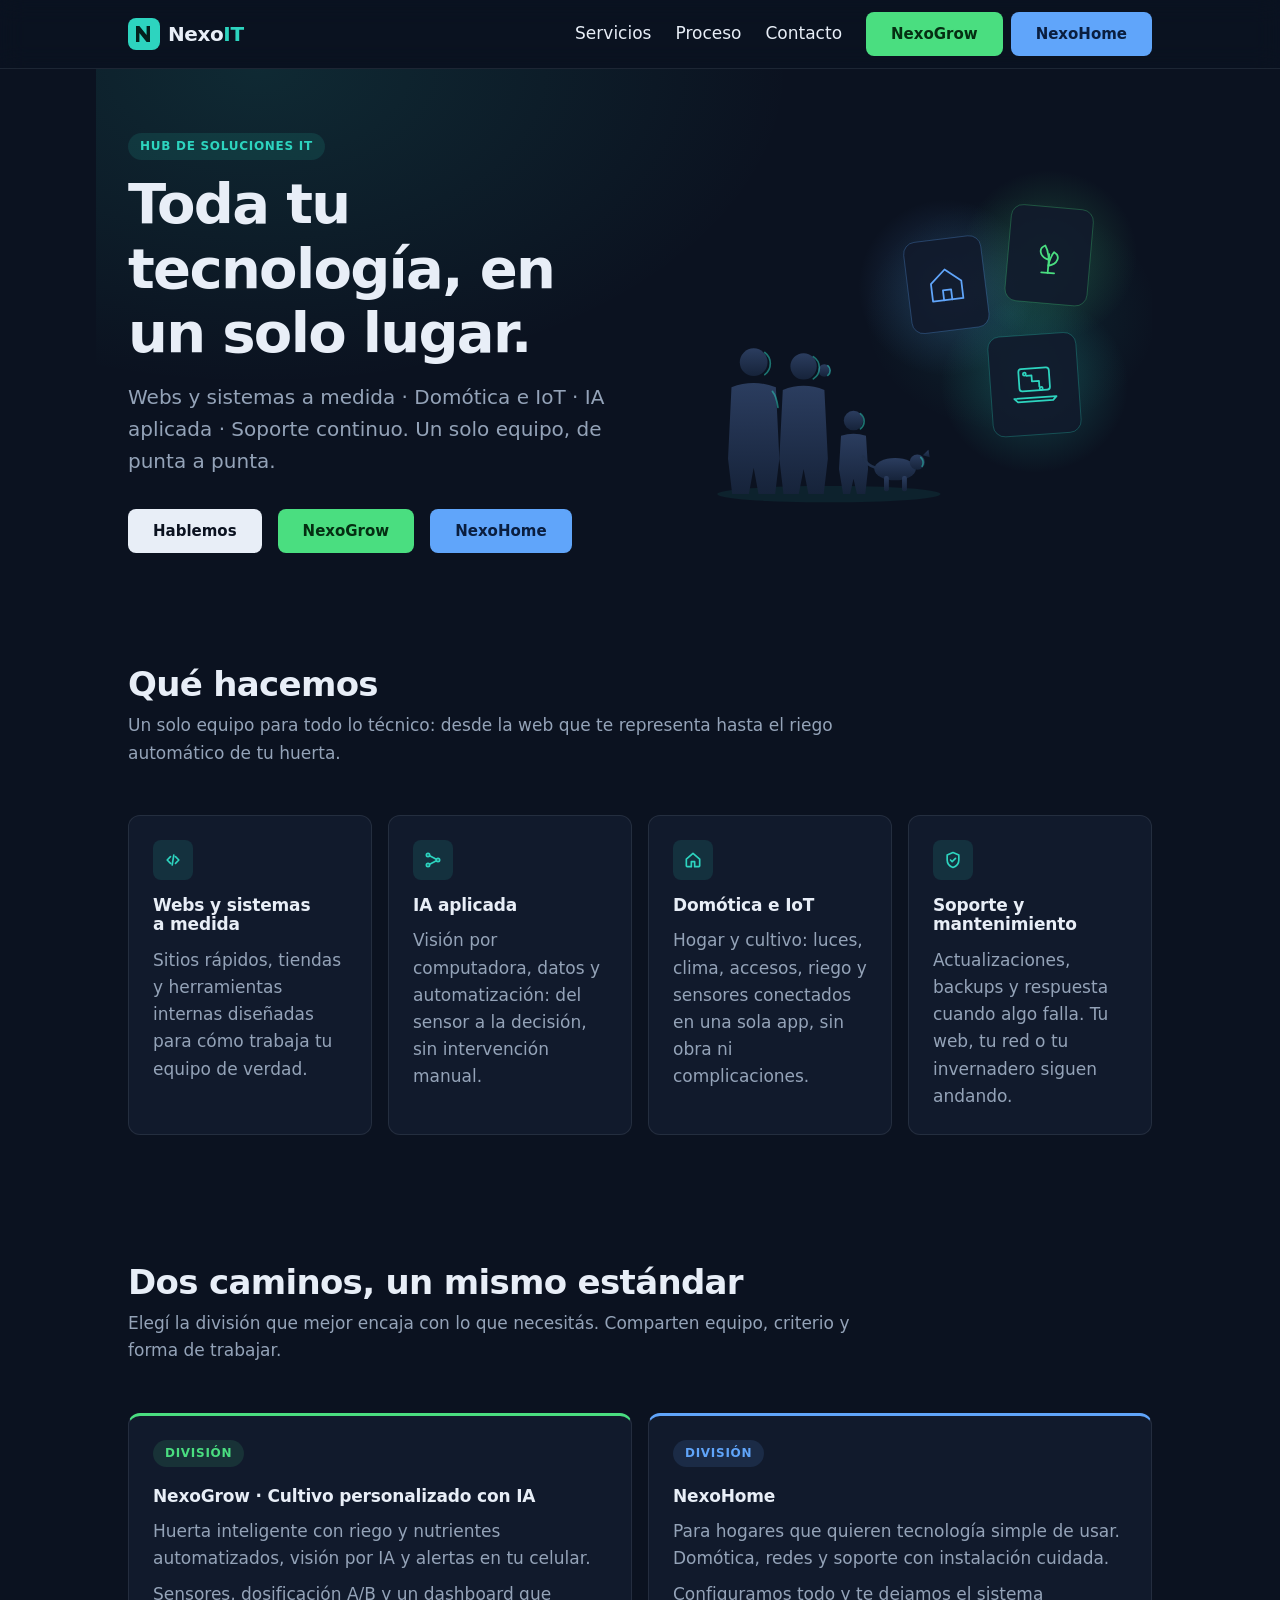
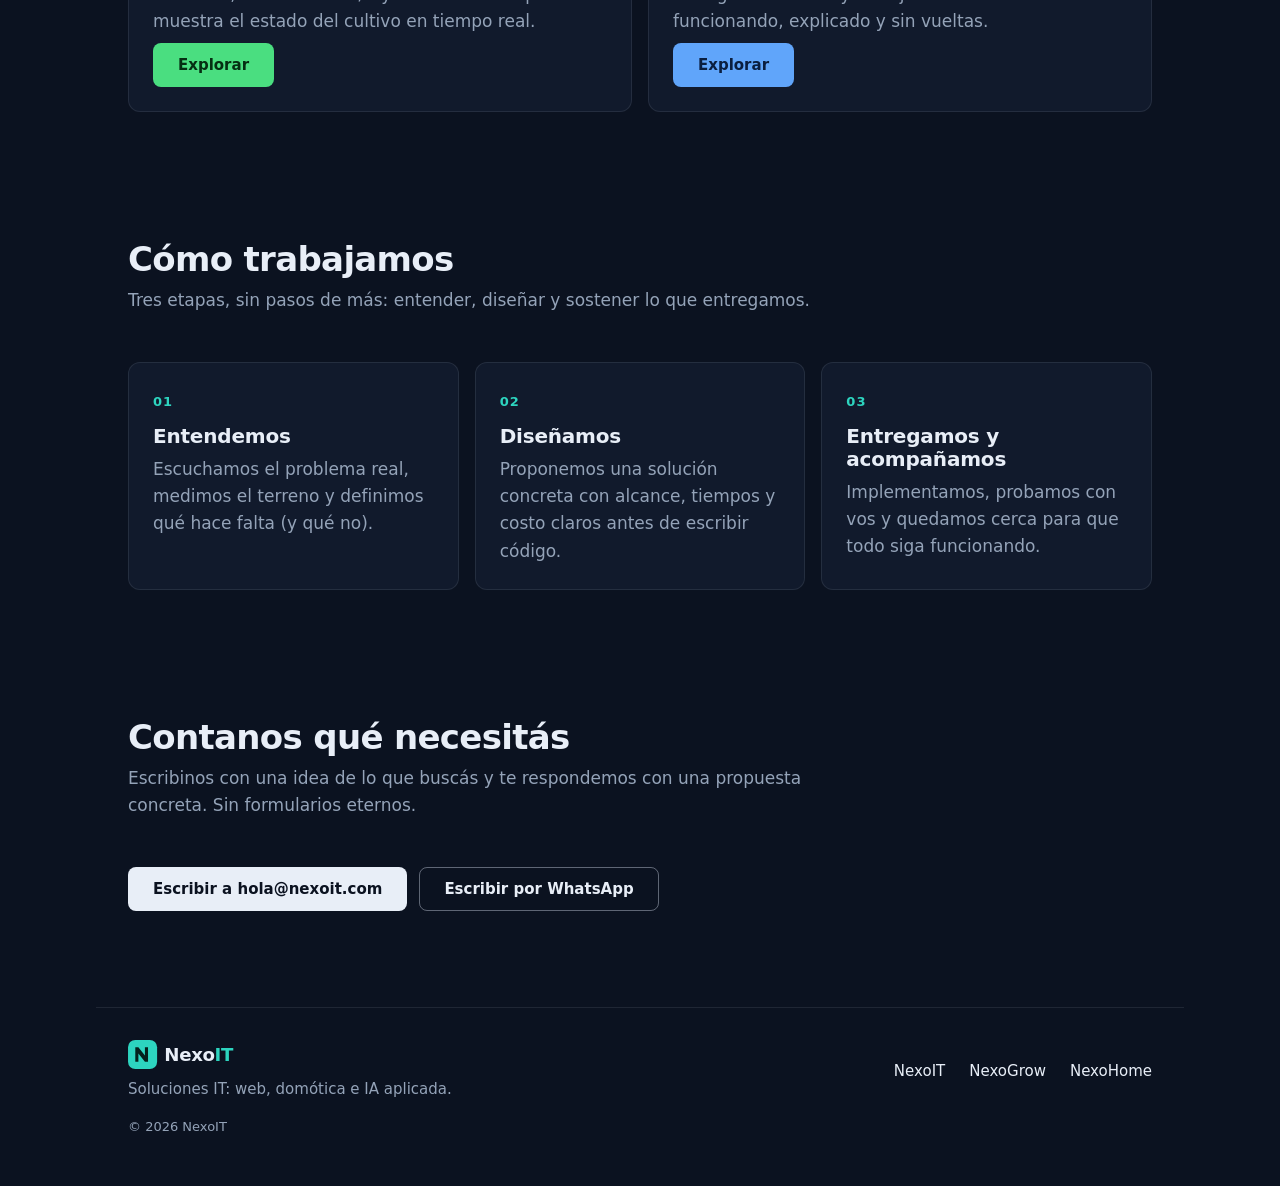
==== index.html @ a0b3b881 "NexoIT v3: hub + landings NexoGrow/NexoHome, sistema de diseño dark tech, HTML/CSS/JS vanilla" ====
<!DOCTYPE html>
<html lang="es">
<head>
  <meta charset="utf-8">
  <meta name="viewport" content="width=device-width, initial-scale=1">

  <title>NexoIT — Soluciones IT, domótica e IA aplicada</title>
  <meta name="description" content="NexoIT es el hub de soluciones IT: webs y sistemas a medida, domótica e IoT, IA aplicada y soporte. NexoGrow para cultivo personalizado con IA, NexoHome para tu casa.">
  <!-- TODO: reemplazar — theme-color provisional (acompaña la paleta v2) -->
  <meta name="theme-color" content="#0b1220">

  <link rel="icon" href="assets/img/favicon.svg" type="image/svg+xml">

  <!-- Open Graph -->
  <meta property="og:title" content="NexoIT — Soluciones IT, domótica e IA aplicada">
  <meta property="og:description" content="Webs y sistemas a medida, domótica e IoT, IA aplicada y soporte continuo. Un solo equipo, de punta a punta.">
  <meta property="og:type" content="website">
  <!-- TODO: reemplazar — falta generar la imagen OG (1200×630) en assets/img/og-nexoit.png -->
  <meta property="og:image" content="assets/img/og-nexoit.png">

  <link rel="stylesheet" href="assets/css/tokens.css">
  <link rel="stylesheet" href="assets/css/base.css">
  <link rel="stylesheet" href="assets/css/components.css">
  <script src="assets/js/main.js" defer></script>

  <!-- TODO: reemplazar — teléfono (también JSON-LD) -->
  <script type="application/ld+json">
    {
      "@context": "https://schema.org",
      "@type": "LocalBusiness",
      "name": "NexoIT",
      "description": "Hub de soluciones IT: webs y sistemas a medida, domótica e IoT, IA aplicada y soporte. NexoGrow (cultivo personalizado con IA) y NexoHome (domótica).",
      "email": "hola@nexoit.com",
      "telephone": "+54 9 11 0000-0000",
      "priceRange": "$$",
      "areaServed": "AR"
    }
  </script>
</head>

<body>
  <a class="skip-link" href="#contenido">Saltar al contenido</a>

  <header class="site-header" data-module="header">
    <div class="site-header__inner">
      <a class="site-header__brand" href="index.html" aria-label="NexoIT, ir al inicio">
        <img src="assets/img/logo-nexoit.svg" alt="NexoIT" width="132" height="32">
      </a>

      <button class="nav__toggle" type="button" data-toggle="menu" aria-controls="nav-principal" aria-expanded="false" aria-label="Menú">
        <svg viewBox="0 0 24 24" width="20" height="20" fill="none" stroke="currentColor" stroke-width="2" stroke-linecap="round" aria-hidden="true" focusable="false">
          <path d="M4 7h16M4 12h16M4 17h16"/>
        </svg>
      </button>

      <nav class="nav" id="nav-principal" aria-label="Principal">
        <a class="nav__link" href="#servicios">Servicios</a>
        <a class="nav__link" href="#proceso">Proceso</a>
        <a class="nav__link" href="#contacto">Contacto</a>
        <div class="nav__cta">
          <a class="btn btn--accent btn--grow" href="grow/index.html">NexoGrow</a>
          <a class="btn btn--accent btn--home" href="home/index.html">NexoHome</a>
        </div>
      </nav>
    </div>
  </header>

  <main id="contenido">
    <!-- Hero -->
    <section class="hero hero--split" aria-labelledby="hero-title">
      <p class="badge">Hub de soluciones IT</p>
      <h1 class="hero__title" id="hero-title">Toda tu tecnología, en un solo lugar.</h1>
      <p class="hero__subtitle">Webs y sistemas a medida · Domótica e IoT · IA aplicada · Soporte continuo. Un solo equipo, de punta a punta.</p>
      <div class="hero__actions">
        <!-- TODO: reemplazar — email de contacto placeholder -->
        <a class="btn btn--primary" href="mailto:hola@nexoit.com">Hablemos</a>
        <a class="btn btn--accent btn--grow" href="grow/index.html">NexoGrow</a>
        <a class="btn btn--accent btn--home" href="home/index.html">NexoHome</a>
      </div>
      <img class="hero__visual" src="assets/img/hero-familia.svg" alt="" width="800" height="600" decoding="async">
    </section>

    <!-- Servicios -->
    <section class="section" id="servicios" aria-labelledby="servicios-title">
      <div class="section__head">
        <h2 class="section__title" id="servicios-title">Qué hacemos</h2>
        <p class="section__lead">Un solo equipo para todo lo técnico: desde la web que te representa hasta el riego automático de tu huerta.</p>
      </div>

      <div class="cards">
        <article class="card">
          <span class="card__icon" aria-hidden="true">
            <svg viewBox="0 0 24 24" fill="none" stroke="currentColor" stroke-width="2" stroke-linecap="round" stroke-linejoin="round">
              <path d="M9 8l-4 4 4 4M15 8l4 4-4 4M13 6l-2 12"/>
            </svg>
          </span>
          <h3 class="card__title">Webs y sistemas a medida</h3>
          <p class="card__text">Sitios rápidos, tiendas y herramientas internas diseñadas para cómo trabaja tu equipo de verdad.</p>
        </article>

        <article class="card">
          <span class="card__icon" aria-hidden="true">
            <svg viewBox="0 0 24 24" fill="none" stroke="currentColor" stroke-width="2" stroke-linecap="round" stroke-linejoin="round">
              <circle cx="6" cy="6" r="2"/>
              <circle cx="6" cy="18" r="2"/>
              <circle cx="18" cy="12" r="2"/>
              <path d="M8 7l8 4M8 17l8-4"/>
            </svg>
          </span>
          <h3 class="card__title">IA aplicada</h3>
          <p class="card__text">Visión por computadora, datos y automatización: del sensor a la decisión, sin intervención manual.</p>
        </article>

        <article class="card">
          <span class="card__icon" aria-hidden="true">
            <svg viewBox="0 0 24 24" fill="none" stroke="currentColor" stroke-width="2" stroke-linecap="round" stroke-linejoin="round">
              <path d="M4 11l8-7 8 7v8a1 1 0 0 1-1 1h-5v-6h-4v6H5a1 1 0 0 1-1-1z"/>
            </svg>
          </span>
          <h3 class="card__title">Domótica e IoT</h3>
          <p class="card__text">Hogar y cultivo: luces, clima, accesos, riego y sensores conectados en una sola app, sin obra ni complicaciones.</p>
        </article>

        <article class="card">
          <span class="card__icon" aria-hidden="true">
            <svg viewBox="0 0 24 24" fill="none" stroke="currentColor" stroke-width="2" stroke-linecap="round" stroke-linejoin="round">
              <path d="M12 3l7 3v6c0 4.4-3 7.6-7 9-4-1.4-7-4.6-7-9V6z"/>
              <path d="M9 12l2 2 4-4"/>
            </svg>
          </span>
          <h3 class="card__title">Soporte y mantenimiento</h3>
          <p class="card__text">Actualizaciones, backups y respuesta cuando algo falla. Tu web, tu red o tu invernadero siguen andando.</p>
        </article>
      </div>
    </section>

    <!-- Divisiones -->
    <section class="section" id="divisiones" aria-labelledby="divisiones-title">
      <div class="section__head">
        <h2 class="section__title" id="divisiones-title">Dos caminos, un mismo estándar</h2>
        <p class="section__lead">Elegí la división que mejor encaja con lo que necesitás. Comparten equipo, criterio y forma de trabajar.</p>
      </div>

      <div class="split">
        <article class="card card--grow">
          <p class="badge">División</p>
          <h3 class="card__title">NexoGrow · Cultivo personalizado con IA</h3>
          <p class="card__text">Huerta inteligente con riego y nutrientes automatizados, visión por IA y alertas en tu celular.</p>
          <p class="card__text">Sensores, dosificación A/B y un dashboard que muestra el estado del cultivo en tiempo real.</p>
          <a class="btn btn--accent" href="grow/index.html">Explorar</a>
        </article>

        <article class="card card--home">
          <p class="badge">División</p>
          <h3 class="card__title">NexoHome</h3>
          <p class="card__text">Para hogares que quieren tecnología simple de usar. Domótica, redes y soporte con instalación cuidada.</p>
          <p class="card__text">Configuramos todo y te dejamos el sistema funcionando, explicado y sin vueltas.</p>
          <a class="btn btn--accent" href="home/index.html">Explorar</a>
        </article>
      </div>
    </section>

    <!-- Proceso -->
    <section class="section" id="proceso" aria-labelledby="proceso-title">
      <div class="section__head">
        <h2 class="section__title" id="proceso-title">Cómo trabajamos</h2>
        <p class="section__lead">Tres etapas, sin pasos de más: entender, diseñar y sostener lo que entregamos.</p>
      </div>

      <ol class="steps">
        <li class="step">
          <span class="step__num" aria-hidden="true">01</span>
          <h3>Entendemos</h3>
          <p>Escuchamos el problema real, medimos el terreno y definimos qué hace falta (y qué no).</p>
        </li>
        <li class="step">
          <span class="step__num" aria-hidden="true">02</span>
          <h3>Diseñamos</h3>
          <p>Proponemos una solución concreta con alcance, tiempos y costo claros antes de escribir código.</p>
        </li>
        <li class="step">
          <span class="step__num" aria-hidden="true">03</span>
          <h3>Entregamos y acompañamos</h3>
          <p>Implementamos, probamos con vos y quedamos cerca para que todo siga funcionando.</p>
        </li>
      </ol>
    </section>

    <!-- Contacto -->
    <section class="section contact" id="contacto" aria-labelledby="contacto-title">
      <div class="section__head">
        <h2 class="section__title" id="contacto-title">Contanos qué necesitás</h2>
        <p class="section__lead">Escribinos con una idea de lo que buscás y te respondemos con una propuesta concreta. Sin formularios eternos.</p>
      </div>

      <!-- TODO: reemplazar — email, WhatsApp y teléfono (JSON-LD) son placeholders -->
      <div class="contact__actions">
        <a class="btn btn--primary" href="mailto:hola@nexoit.com">Escribir a hola@nexoit.com</a>
        <a class="btn btn--ghost" href="https://wa.me/5491100000000">Escribir por WhatsApp</a>
      </div>
    </section>
  </main>

  <footer class="site-footer">
    <div class="site-footer__brand">
      <img src="assets/img/logo-nexoit.svg" alt="NexoIT" width="132" height="32">
      <p>Soluciones IT: web, domótica e IA aplicada.</p>
    </div>

    <nav class="site-footer__links" aria-label="Familia Nexo">
      <a href="index.html">NexoIT</a>
      <a href="grow/index.html">NexoGrow</a>
      <a href="home/index.html">NexoHome</a>
    </nav>

    <p class="site-footer__legal">© 2026 NexoIT</p>
  </footer>
</body>
</html>
---- assets/css/tokens.css ----
/* ==========================================================================
   NexoIT · Design tokens (contrato v2 — deep tech dark)
   Fuente única de verdad visual del hub. Mobile-first.
   Los nombres y valores de las variables del contrato no se renombran:
   otro agente y el reviewer dependen de ellos.
   ========================================================================== */

:root {
  color-scheme: dark;

  /* --- Color base (deep tech dark) ---------------------------------------- */
  --color-bg: #0b1220;
  --color-surface: #111a2c;
  --color-text: #e8eef7;
  --color-muted: #94a3b8;
  --color-border: rgba(230,240,255,.09);
  --color-border-strong: rgba(230,240,255,.38);

  /* --- Acento del hub: teal ----------------------------------------------- */
  --accent: #2dd4bf;
  --accent-strong: #14b8a6;
  --accent-soft: rgba(45,212,191,.12);
  --accent-contrast: #04211d;

  /* --- Acentos de división (body.theme--grow / body.theme--home) ---------- */
  --accent-grow: #4ade80;
  --accent-grow-strong: #22c55e;
  --accent-grow-soft: rgba(74,222,128,.12);
  --accent-home: #60a5fa;
  --accent-home-strong: #3b82f6;
  --accent-home-soft: rgba(96,165,250,.12);

  /* --- Tipografía: stack de sistema completa (cero requests) -------------- */
  --font-sans: system-ui, -apple-system, "Segoe UI", Roboto, "Helvetica Neue",
    Arial, "Noto Sans", "Liberation Sans", sans-serif;

  /* --- Espacio (base 4px) -------------------------------------------------- */
  --space-1: 0.25rem;
  --space-2: 0.5rem;
  --space-3: 0.75rem;
  --space-4: 1rem;
  --space-5: 1.5rem;
  --space-6: 2rem;
  --space-7: 3rem;
  --space-8: 4rem;

  /* --- Forma --------------------------------------------------------------- */
  --radius: 0.75rem;
  --shadow: 0 1px 0 rgb(255 255 255 / 4%), 0 18px 40px -32px rgb(0 0 0 / 90%);

  /* --- Layout (extras de apoyo, no forman parte del contrato) -------------- */
  --radius-sm: 0.5rem;
  --width-max: 68rem;
  --gutter: clamp(1rem, 4vw, 2rem);
  --header-h: 4rem;
  /* Fondo del header sticky: mismo tono que --color-bg con alfa para el blur. */
  --color-bg-blur: rgba(11,18,32,.72);
}

/* Temas de división: misma estructura, acento distinto.
   Uso: <body class="theme--grow"> en grow/ · <body class="theme--home"> en home/ */
body.theme--grow {
  --accent: var(--accent-grow);
  --accent-strong: var(--accent-grow-strong);
  --accent-soft: var(--accent-grow-soft);
  --accent-contrast: #052e12;
}

body.theme--home {
  --accent: var(--accent-home);
  --accent-strong: var(--accent-home-strong);
  --accent-soft: var(--accent-home-soft);
  --accent-contrast: #0a1e3f;
}
---- assets/css/base.css ----
/* ==========================================================================
   NexoIT · base
   Reset moderno, tipografía fluida (clamp), accesibilidad.
   Mobile-first: el layout se define en components.css en un único breakpoint.
   ========================================================================== */

*,
*::before,
*::after {
  box-sizing: border-box;
}

html {
  -webkit-text-size-adjust: 100%;
  text-size-adjust: 100%;
  scroll-behavior: smooth;
  /* Compensa el header sticky al saltar a un ancla. */
  scroll-padding-block-start: 5rem;
}

body {
  margin: 0;
  background-color: var(--color-bg);
  color: var(--color-text);
  font-family: var(--font-sans);
  font-size: clamp(1rem, 0.96rem + 0.2vw, 1.0625rem);
  line-height: 1.6;
  -webkit-font-smoothing: antialiased;
  text-rendering: optimizeLegibility;
}

/* --- Tipografía ---------------------------------------------------------- */

h1,
h2,
h3,
h4 {
  margin-block: 0 var(--space-3);
  font-weight: 650;
  line-height: 1.15;
  letter-spacing: -0.02em;
  text-wrap: balance;
}

h1 {
  font-size: clamp(2.125rem, 1.4rem + 3.4vw, 3.5rem);
  letter-spacing: -0.03em;
}

h2 {
  font-size: clamp(1.5rem, 1.2rem + 1.4vw, 2.125rem);
}

h3 {
  font-size: clamp(1.125rem, 1.06rem + 0.3vw, 1.25rem);
  letter-spacing: -0.01em;
}

p,
ul,
ol,
figure {
  margin-block: 0 var(--space-4);
}

p:last-child,
ul:last-child,
ol:last-child {
  margin-block-end: 0;
}

ul,
ol {
  padding-inline-start: 1.25rem;
}

a {
  color: var(--accent);
  text-decoration-thickness: 1px;
  text-underline-offset: 0.18em;
}

a:hover {
  color: var(--accent-strong);
}

strong,
b {
  font-weight: 650;
}

/* --- Medios -------------------------------------------------------------- */

img,
svg,
video {
  display: block;
  max-inline-size: 100%;
  height: auto;
}

/* --- Controles ----------------------------------------------------------- */

button,
input,
select,
textarea {
  font: inherit;
  color: inherit;
}

button {
  cursor: pointer;
}

/* --- Accesibilidad ------------------------------------------------------- */

:focus-visible {
  outline: 2px solid var(--accent);
  outline-offset: 3px;
  border-radius: 2px;
}

:focus:not(:focus-visible) {
  outline: none;
}

::selection {
  background-color: var(--accent);
  color: var(--accent-contrast);
}

/* Enlace de salto: oculto hasta recibir foco, sin position: absolute. */
.skip-link {
  display: block;
  max-block-size: 0;
  overflow: hidden;
  padding-inline: var(--gutter);
  background-color: var(--accent);
  color: var(--accent-contrast);
  font-weight: 600;
  text-decoration: none;
}

.skip-link:focus {
  max-block-size: 5rem;
  padding-block: var(--space-3);
  color: var(--accent-contrast);
}

/* --- Movimiento reducido ------------------------------------------------- */

@media (prefers-reduced-motion: reduce) {
  html {
    scroll-behavior: auto;
  }

  *,
  *::before,
  *::after {
    animation-duration: 0.01ms !important;
    animation-iteration-count: 1 !important;
    transition-duration: 0.01ms !important;
    scroll-behavior: auto !important;
  }
}
---- assets/css/components.css ----
/* ==========================================================================
   NexoIT · componentes (BEM-lite)
   Contrato v1. Convención: .bloque__elemento y .bloque--modificador.
   Mobile-first. Un único breakpoint de layout al final del archivo (48rem).
   Sin position: absolute para contenido: el layout no depende del copy.
   ========================================================================== */

/* --- Contenedores --------------------------------------------------------
   Hero, secciones, barra del header y footer comparten ancho, gutter y
   centrado. Cada bloque decide su ritmo vertical por separado. */
.hero,
.section,
.site-header__inner,
.site-footer {
  inline-size: 100%;
  max-inline-size: var(--width-max);
  margin-inline: auto;
  padding-inline: var(--gutter);
}

/* --- Header -------------------------------------------------------------- */

.site-header {
  position: sticky;
  inset-block-start: 0;
  z-index: 20;
  background-color: var(--color-bg-blur);
  -webkit-backdrop-filter: blur(12px);
  backdrop-filter: blur(12px);
  border-block-end: 1px solid var(--color-border);
  transition: box-shadow 0.2s ease;
}

/* Estado de scroll que aplica main.js (data-module="header"). */
.site-header.is-scrolled {
  box-shadow: var(--shadow);
}

.site-header__inner {
  display: flex;
  flex-wrap: wrap;
  align-items: center;
  gap: var(--space-3) var(--space-4);
  min-block-size: var(--header-h);
  padding-block: var(--space-3);
}

.site-header__brand {
  display: inline-flex;
  align-items: center;
  text-decoration: none;
}

.site-header__brand img {
  inline-size: 8.25rem;
}

.nav {
  display: flex;
  flex-basis: 100%;
  flex-direction: column;
  gap: var(--space-1);
  padding-block-end: var(--space-3);
}

/* Con JS el menú arranca colapsado en móvil (ver main.js). Sin JS no existe
   el atributo y la navegación queda visible: la página funciona igual. */
:where(html[data-menu="closed"]) .nav {
  display: none;
}

.nav__link {
  display: block;
  padding-block: var(--space-2);
  color: var(--color-text);
  font-weight: 500;
  text-decoration: none;
}

.nav__link:hover {
  color: var(--accent);
}

.nav__cta {
  display: flex;
  flex-wrap: wrap;
  gap: var(--space-2);
  padding-block-start: var(--space-2);
}

.nav__toggle {
  display: none;
  flex: none;
  align-items: center;
  justify-content: center;
  inline-size: 2.75rem;
  block-size: 2.75rem;
  margin-inline-start: auto;
  padding: 0;
  background-color: transparent;
  border: 1px solid var(--color-border-strong);
  border-radius: var(--radius-sm);
  color: var(--color-text);
}

.nav__toggle:hover {
  border-color: var(--accent);
  color: var(--accent-strong);
}

.nav__toggle[aria-expanded="true"] {
  background-color: var(--accent-soft);
  border-color: var(--accent);
  color: var(--accent-strong);
}

/* El botón solo existe visualmente si JS está disponible. */
html.js .nav__toggle {
  display: inline-flex;
}

/* --- Botones ------------------------------------------------------------- */

.btn {
  display: inline-flex;
  align-items: center;
  justify-content: center;
  gap: var(--space-2);
  min-block-size: 2.75rem;
  padding: var(--space-2) var(--space-5);
  border: 1px solid transparent;
  border-radius: var(--radius-sm);
  font-size: 0.9375rem;
  font-weight: 600;
  line-height: 1.2;
  text-align: center;
  text-decoration: none;
  transition: background-color 0.18s ease, border-color 0.18s ease,
    color 0.18s ease;
}

.btn--primary {
  background-color: var(--color-text);
  color: var(--color-bg);
}

.btn--primary:hover {
  background-color: #cbd5e1;
  color: var(--color-bg);
}

.btn--ghost {
  background-color: transparent;
  border-color: var(--color-border-strong);
  color: var(--color-text);
}

.btn--ghost:hover {
  background-color: var(--accent-soft);
  border-color: var(--accent);
  color: var(--accent);
}

.btn--accent {
  background-color: var(--accent);
  color: var(--accent-contrast);
}

.btn--accent:hover {
  background-color: var(--accent-strong);
  color: var(--accent-contrast);
}

/* Variantes de acento por división (reusan el token --accent del botón). */
.btn--grow {
  --accent: var(--accent-grow);
  --accent-strong: var(--accent-grow-strong);
  --accent-soft: var(--accent-grow-soft);
  --accent-contrast: #052e12;
}

.btn--home {
  --accent: var(--accent-home);
  --accent-strong: var(--accent-home-strong);
  --accent-soft: var(--accent-home-soft);
  --accent-contrast: #0a1e3f;
}

/* --- Badge --------------------------------------------------------------- */

.badge {
  display: inline-flex;
  align-items: center;
  justify-self: start;
  align-self: flex-start;
  gap: var(--space-2);
  margin-block-end: var(--space-3);
  padding: var(--space-1) var(--space-3);
  border-radius: 999px;
  background-color: var(--accent-soft);
  color: var(--accent);
  font-size: 0.75rem;
  font-weight: 700;
  letter-spacing: 0.06em;
  text-transform: uppercase;
}

/* --- Hero ---------------------------------------------------------------- */

.hero {
  padding-block: clamp(var(--space-6), 9vw, var(--space-8))
    clamp(var(--space-6), 7vw, var(--space-7));
  /* Glow radial teal: CSS puro (sin imágenes, sin pseudo-elementos). */
  background-image: radial-gradient(
    70% 85% at 15% 0%,
    var(--accent-soft),
    transparent 70%
  );
}

.hero__title {
  max-inline-size: 20ch;
  margin-block-end: var(--space-4);
}

.hero__subtitle {
  max-inline-size: 54ch;
  margin-block-end: var(--space-6);
  color: var(--color-muted);
  font-size: clamp(1.0625rem, 1rem + 0.4vw, 1.25rem);
}

.hero__actions {
  display: flex;
  flex-wrap: wrap;
  gap: var(--space-3);
}

/* --- Hero con visual (split) ---------------------------------------------
   Mobile: una columna (texto y luego visual). Desktop: 2 columnas dentro del
   breakpoint existente de 48rem. Sin media queries nuevas. */
.hero--split {
  display: grid;
  grid-template-columns: minmax(0, 1fr);
  align-content: start;
  column-gap: var(--space-7);
}

.hero--split > * {
  grid-column: 1;
}

.hero__visual {
  inline-size: 100%;
  max-inline-size: 32rem;
  height: auto;
  margin-block-start: var(--space-6);
  margin-inline: auto;
}

/* --- Sección ------------------------------------------------------------- */

.section {
  padding-block: clamp(var(--space-6), 6vw, var(--space-8));
}

.section__head {
  max-inline-size: 46rem;
  margin-block-end: var(--space-6);
}

.section__title {
  margin-block-end: var(--space-2);
}

.section__lead {
  margin-block-end: 0;
  color: var(--color-muted);
  font-size: 1.0625rem;
}

/* --- Grid de tarjetas (helper de layout del hub) ------------------------- */

.cards {
  display: grid;
  gap: var(--space-4);
  grid-template-columns: repeat(auto-fit, minmax(min(100%, 15rem), 1fr));
}

/* --- Card ---------------------------------------------------------------- */

.card {
  display: flex;
  flex-direction: column;
  gap: var(--space-2);
  padding: var(--space-5);
  background-color: var(--color-surface);
  border: 1px solid var(--color-border);
  border-radius: var(--radius);
  transition: border-color 0.2s ease, box-shadow 0.2s ease;
}

/* Hover/foco: borde de acento + glow muy sutil. Sin sombras claras. */
.card:hover,
.card:focus-within {
  border-color: var(--accent);
  box-shadow: 0 0 28px -8px var(--accent-soft);
}

.card__icon {
  display: inline-flex;
  align-items: center;
  justify-content: center;
  inline-size: 2.5rem;
  block-size: 2.5rem;
  margin-block-end: var(--space-2);
  border-radius: var(--radius-sm);
  background-color: var(--accent-soft);
  color: var(--accent);
}

.card__icon svg {
  inline-size: 1.25rem;
  block-size: 1.25rem;
}

.card__title {
  margin-block-end: var(--space-1);
  font-size: 1.0625rem;
}

.card__text {
  margin-block-end: 0;
  color: var(--color-muted);
}

/* CTA de tarjeta siempre al pie, alineado entre tarjetas de distinto copy. */
.card > .btn {
  align-self: flex-start;
  margin-block-start: auto;
}

.card--grow {
  --accent: var(--accent-grow);
  --accent-strong: var(--accent-grow-strong);
  --accent-soft: var(--accent-grow-soft);
  --accent-contrast: #052e12;
}

.card--home {
  --accent: var(--accent-home);
  --accent-strong: var(--accent-home-strong);
  --accent-soft: var(--accent-home-soft);
  --accent-contrast: #0a1e3f;
}

.card--grow,
.card--home {
  border-block-start: 3px solid var(--accent);
}

/* --- Split (2 columnas → 1 en móvil) ------------------------------------- */

.split {
  display: grid;
  gap: var(--space-4);
  grid-template-columns: 1fr;
}

/* --- Pasos --------------------------------------------------------------- */

.steps {
  display: grid;
  gap: var(--space-4);
  grid-template-columns: 1fr;
  margin-block: 0;
  padding: 0;
  list-style: none;
}

.step {
  padding: var(--space-5);
  background-color: var(--color-surface);
  border: 1px solid var(--color-border);
  border-radius: var(--radius);
}

.step__num {
  display: inline-block;
  margin-block-end: var(--space-3);
  color: var(--accent);
  font-size: 0.8125rem;
  font-weight: 700;
  letter-spacing: 0.08em;
}

.step h3 {
  margin-block-end: var(--space-2);
}

.step p {
  margin-block-end: 0;
  color: var(--color-muted);
}

/* --- Contacto ------------------------------------------------------------ */

.contact {
  padding-block-end: clamp(var(--space-7), 8vw, var(--space-8));
}

.contact__actions {
  display: flex;
  flex-wrap: wrap;
  gap: var(--space-3);
  margin-block-start: var(--space-5);
}

/* --- Footer -------------------------------------------------------------- */

.site-footer {
  display: flex;
  flex-wrap: wrap;
  align-items: center;
  justify-content: space-between;
  gap: var(--space-4);
  margin-block-start: var(--space-6);
  padding-block: var(--space-6) var(--space-7);
  border-block-start: 1px solid var(--color-border);
  color: var(--color-muted);
  font-size: 0.9375rem;
}

.site-footer__brand {
  display: flex;
  flex-direction: column;
  gap: var(--space-2);
}

.site-footer__brand img {
  inline-size: 7.5rem;
}

.site-footer__brand p {
  margin: 0;
}

.site-footer__links {
  display: flex;
  flex-wrap: wrap;
  gap: var(--space-2) var(--space-5);
}

.site-footer__links a {
  color: var(--color-text);
  font-weight: 500;
  text-decoration: none;
}

.site-footer__links a:hover {
  color: var(--accent);
  text-decoration: underline;
}

.site-footer__legal {
  flex-basis: 100%;
  margin: 0;
  font-size: 0.8125rem;
}

/* --- Placeholder (páginas de división en construcción) ------------------- */

.placeholder {
  max-inline-size: 40rem;
  padding: var(--space-6);
  background-color: var(--color-surface);
  border: 1px dashed var(--color-border-strong);
  border-radius: var(--radius);
}

.placeholder__title {
  margin-block-end: var(--space-2);
}

.placeholder__text {
  margin-block-end: 0;
  color: var(--color-muted);
}

/* ==========================================================================
   Único breakpoint de layout: 48rem (768px)
   ========================================================================== */

@media (min-width: 48rem) {
  .site-header__inner {
    flex-wrap: nowrap;
    gap: var(--space-5);
  }

  /* `display: flex` también neutraliza el estado colapsado del móvil
     (:where(html[data-menu="closed"]) .nav) porque esta regla va después. */
  .nav {
    display: flex;
    flex-basis: auto;
    flex-direction: row;
    align-items: center;
    justify-content: flex-end;
    gap: var(--space-5);
    margin-inline-start: auto;
    padding-block-end: 0;
  }

  .nav__cta {
    padding-block-start: 0;
  }

  /* En desktop el toggle desaparece aunque JS lo haya habilitado. */
  html.js .nav__toggle {
    display: none;
  }

  .split {
    grid-template-columns: repeat(2, minmax(0, 1fr));
  }

  .steps {
    grid-template-columns: repeat(3, minmax(0, 1fr));
  }

  .section__head {
    margin-block-end: var(--space-7);
  }

  .hero__actions {
    gap: var(--space-4);
  }

  .hero--split {
    grid-template-columns: minmax(0, 1.02fr) minmax(0, 0.98fr);
    align-items: center;
    column-gap: var(--space-8);
  }

  .hero--split > .hero__visual {
    grid-column: 2;
    grid-row: 1 / span 4;
    max-inline-size: 34rem;
    margin-block-start: 0;
  }
}
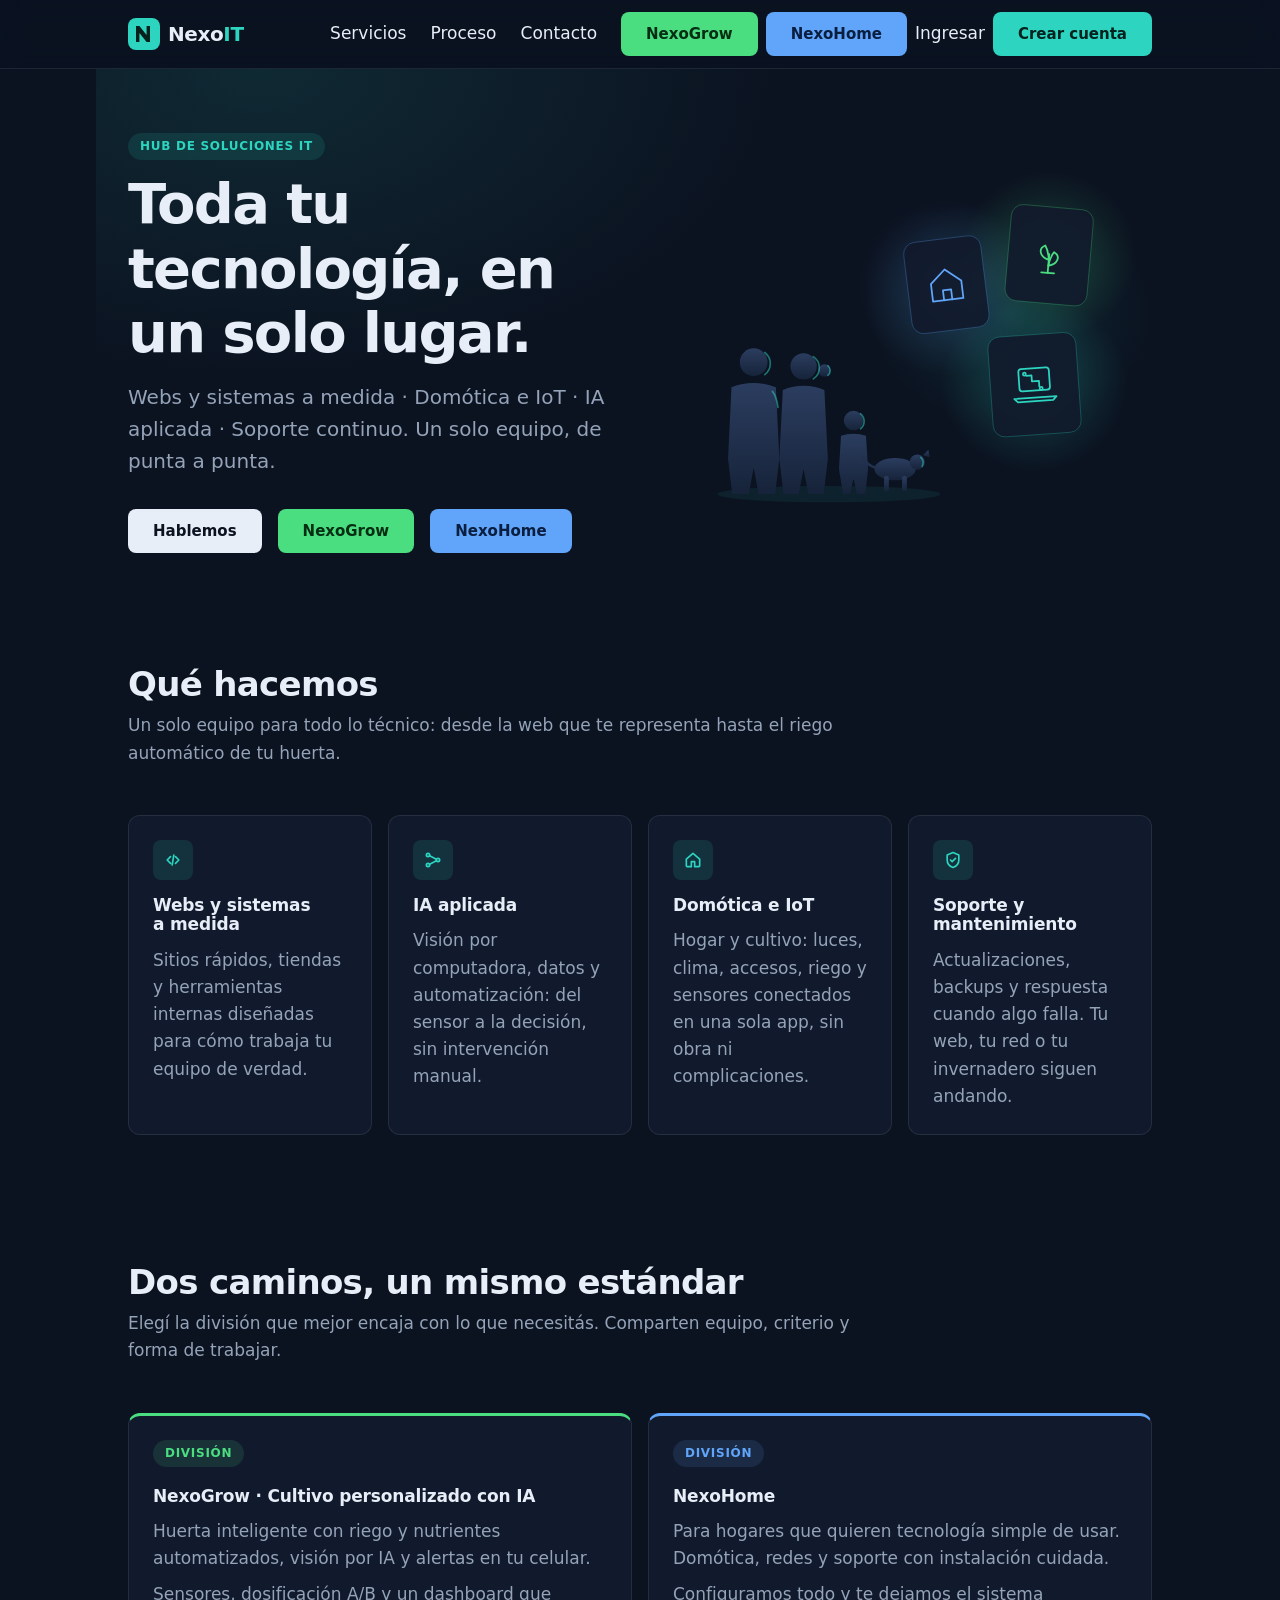
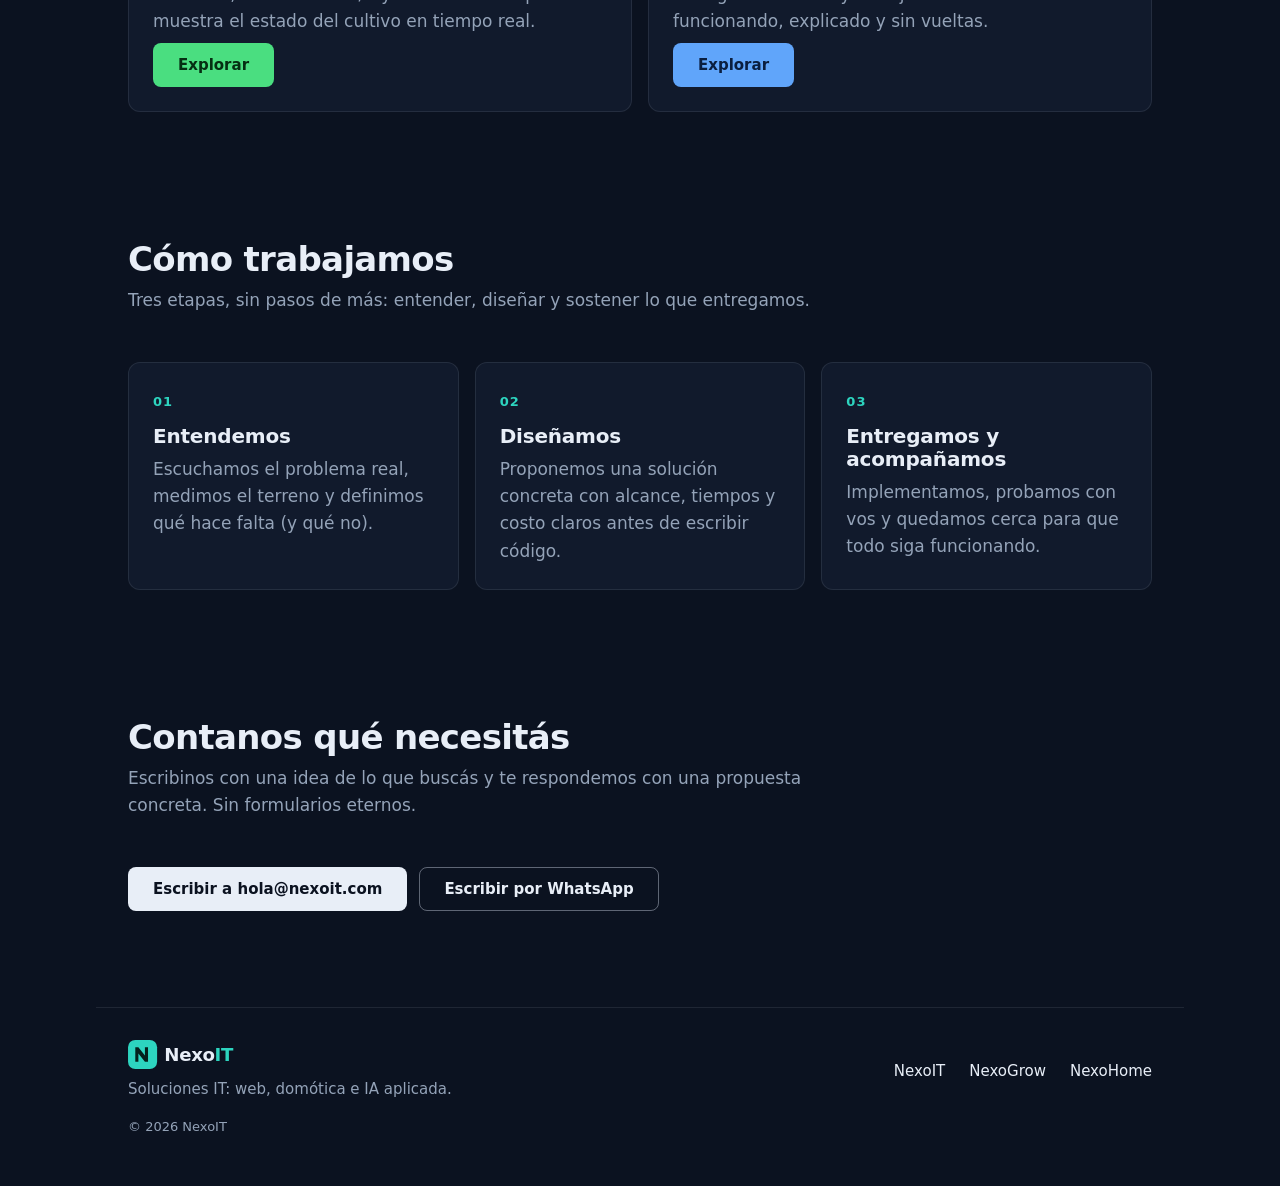
==== commit 774acd10: "Fase 1.2a: accesos Ingresar/Crear cuenta en el sitio + logout con icono en /app/ + scripts .bat de a" ====
--- a/index.html
+++ b/index.html
@@ -60,6 +60,8 @@
         <div class="nav__cta">
           <a class="btn btn--accent btn--grow" href="grow/index.html">NexoGrow</a>
           <a class="btn btn--accent btn--home" href="home/index.html">NexoHome</a>
+          <a class="nav__link" href="/app/login">Ingresar</a>
+          <a class="btn btn--accent" href="/app/registro">Crear cuenta</a>
         </div>
       </nav>
     </div>
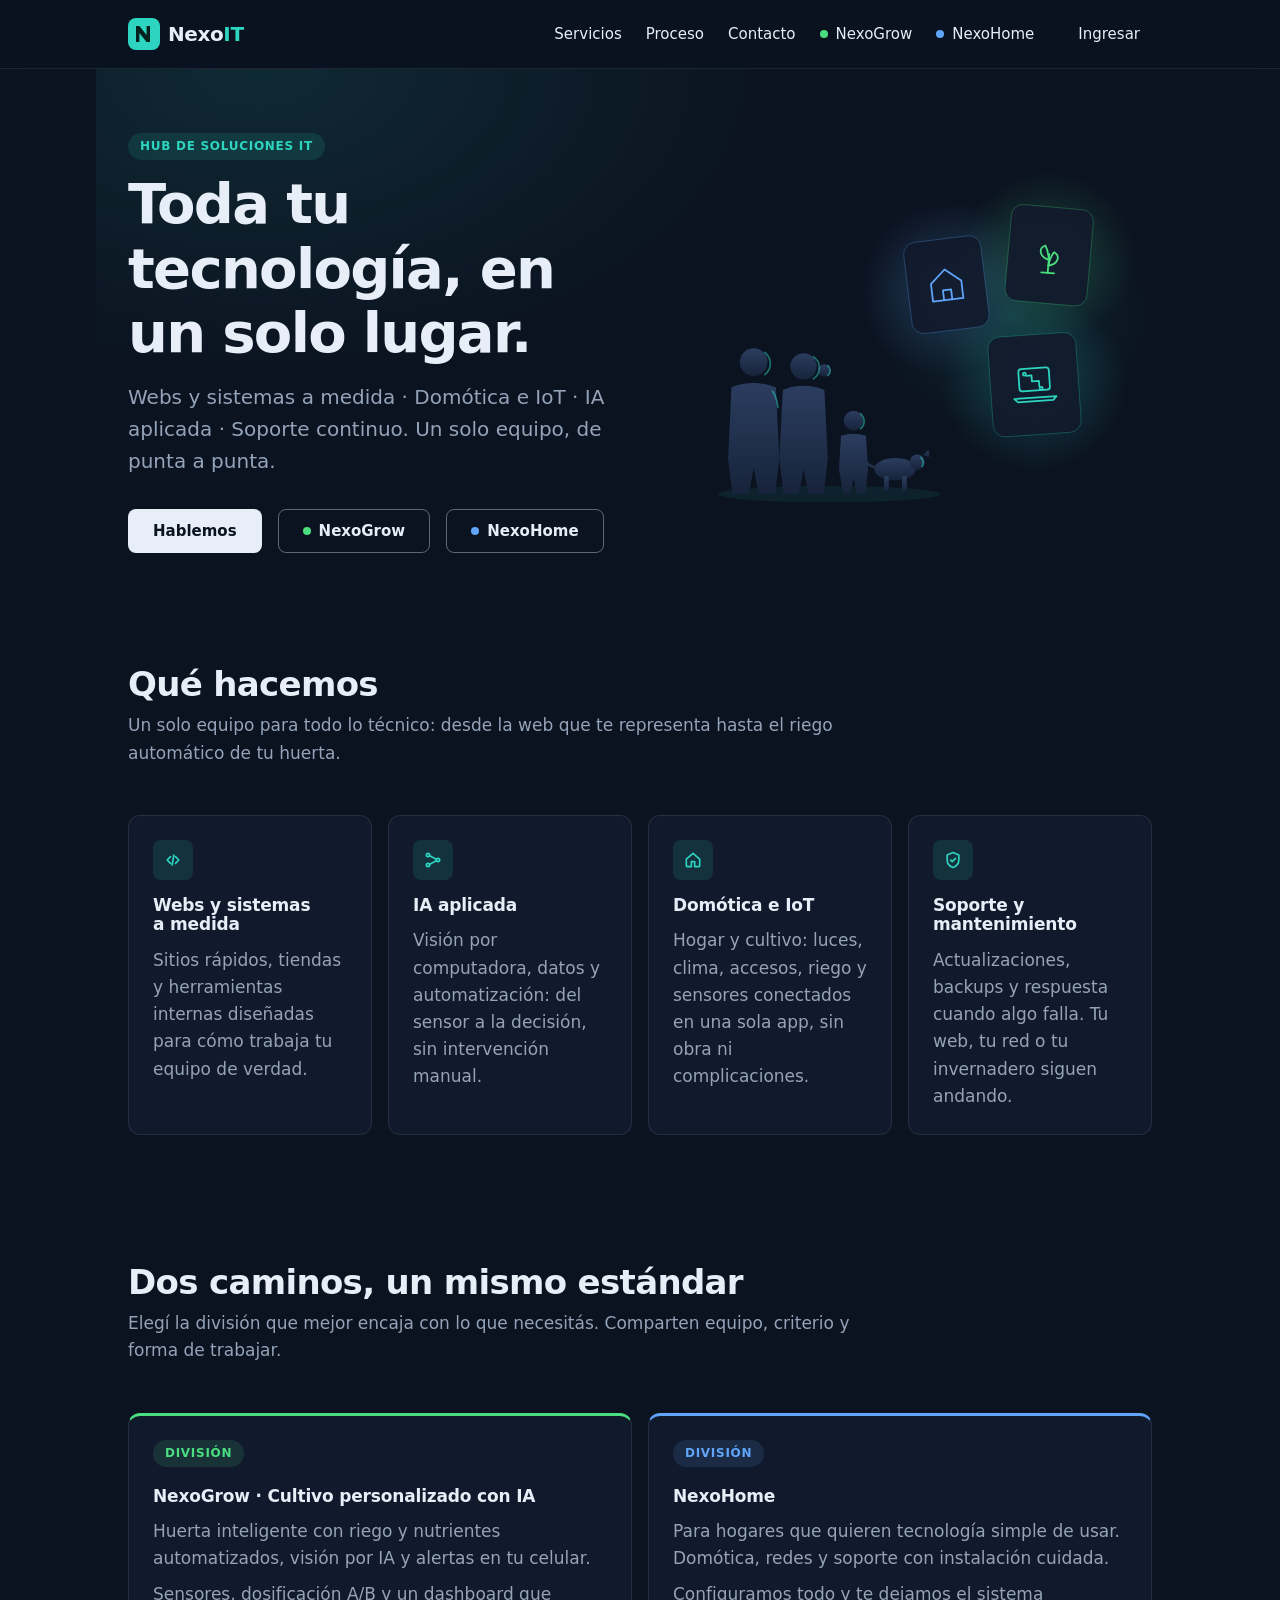
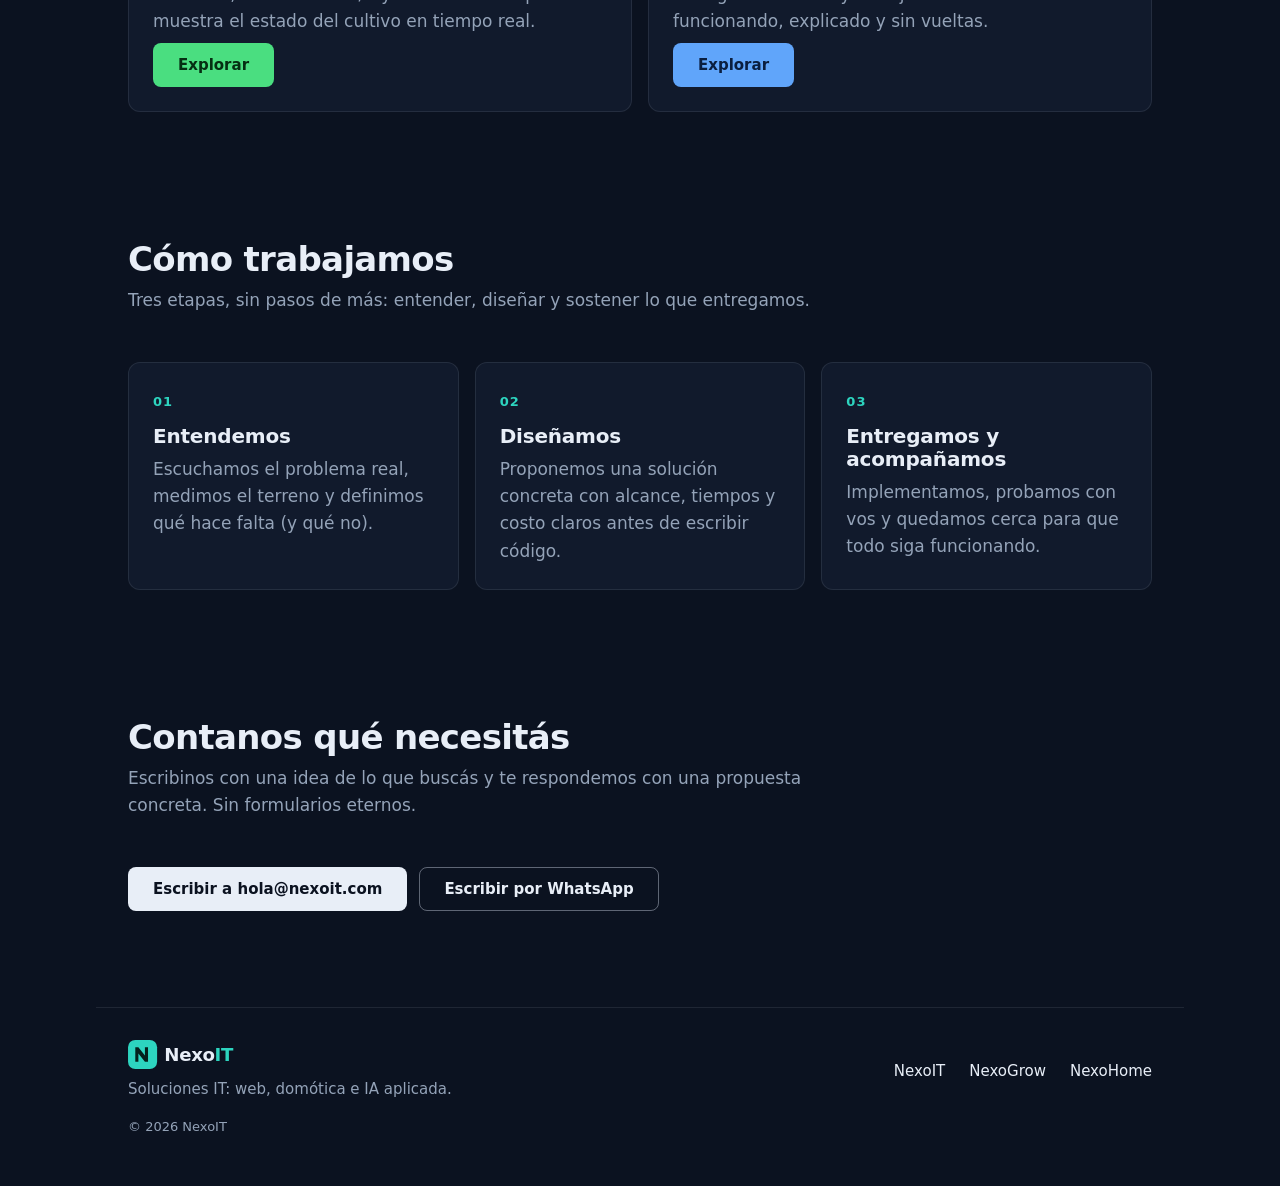
==== commit e7d58699: "Rediseño minimalista de header/hero: divisiones con dot de color, un solo relleno (Hablemos), gaps y" ====
--- a/index.html
+++ b/index.html
@@ -57,12 +57,9 @@
         <a class="nav__link" href="#servicios">Servicios</a>
         <a class="nav__link" href="#proceso">Proceso</a>
         <a class="nav__link" href="#contacto">Contacto</a>
-        <div class="nav__cta">
-          <a class="btn btn--accent btn--grow" href="grow/index.html">NexoGrow</a>
-          <a class="btn btn--accent btn--home" href="home/index.html">NexoHome</a>
-          <a class="nav__link" href="/app/login">Ingresar</a>
-          <a class="btn btn--accent" href="/app/registro">Crear cuenta</a>
-        </div>
+        <a class="nav__link" href="grow/index.html"><span class="nav__dot nav__dot--grow" aria-hidden="true"></span>NexoGrow</a>
+        <a class="nav__link" href="home/index.html"><span class="nav__dot nav__dot--home" aria-hidden="true"></span>NexoHome</a>
+        <a class="nav__link nav__link--account" href="/app/login">Ingresar</a>
       </nav>
     </div>
   </header>
@@ -76,8 +73,8 @@
       <div class="hero__actions">
         <!-- TODO: reemplazar — email de contacto placeholder -->
         <a class="btn btn--primary" href="mailto:hola@nexoit.com">Hablemos</a>
-        <a class="btn btn--accent btn--grow" href="grow/index.html">NexoGrow</a>
-        <a class="btn btn--accent btn--home" href="home/index.html">NexoHome</a>
+        <a class="btn btn--ghost btn--grow" href="grow/index.html"><span class="nav__dot nav__dot--grow" aria-hidden="true"></span>NexoGrow</a>
+        <a class="btn btn--ghost btn--home" href="home/index.html"><span class="nav__dot nav__dot--home" aria-hidden="true"></span>NexoHome</a>
       </div>
       <img class="hero__visual" src="assets/img/hero-familia.svg" alt="" width="800" height="600" decoding="async">
     </section>
--- a/assets/css/components.css
+++ b/assets/css/components.css
@@ -59,7 +59,7 @@
   display: flex;
   flex-basis: 100%;
   flex-direction: column;
-  gap: var(--space-1);
+  gap: var(--space-2);
   padding-block-end: var(--space-3);
 }
 
@@ -70,9 +70,13 @@
 }
 
 .nav__link {
-  display: block;
-  padding-block: var(--space-2);
+  display: inline-flex;
+  align-items: center;
+  gap: var(--space-2);
+  min-block-size: 2.75rem;
+  padding-block: var(--space-1);
   color: var(--color-text);
+  font-size: 0.9375rem;
   font-weight: 500;
   text-decoration: none;
 }
@@ -81,11 +85,22 @@
   color: var(--accent);
 }
 
-.nav__cta {
-  display: flex;
-  flex-wrap: wrap;
-  gap: var(--space-2);
-  padding-block-start: var(--space-2);
+/* Puntito de color por división: marca, no botón. */
+.nav__dot {
+  display: inline-block;
+  flex: none;
+  inline-size: 0.5rem;
+  block-size: 0.5rem;
+  border-radius: 50%;
+  background-color: var(--accent);
+}
+
+.nav__dot--grow {
+  background-color: var(--accent-grow);
+}
+
+.nav__dot--home {
+  background-color: var(--accent-home);
 }
 
 .nav__toggle {
@@ -510,13 +525,15 @@
     padding-block-end: 0;
   }
 
-  .nav__cta {
-    padding-block-start: 0;
-  }
-
   /* En desktop el toggle desaparece aunque JS lo haya habilitado. */
   html.js .nav__toggle {
     display: none;
+  }
+
+  /* Acceso a la app: fuera del grupo, con área de click y aire extra. */
+  .nav__link--account {
+    padding-inline: var(--space-3);
+    margin-inline-start: var(--space-2);
   }
 
   .split {
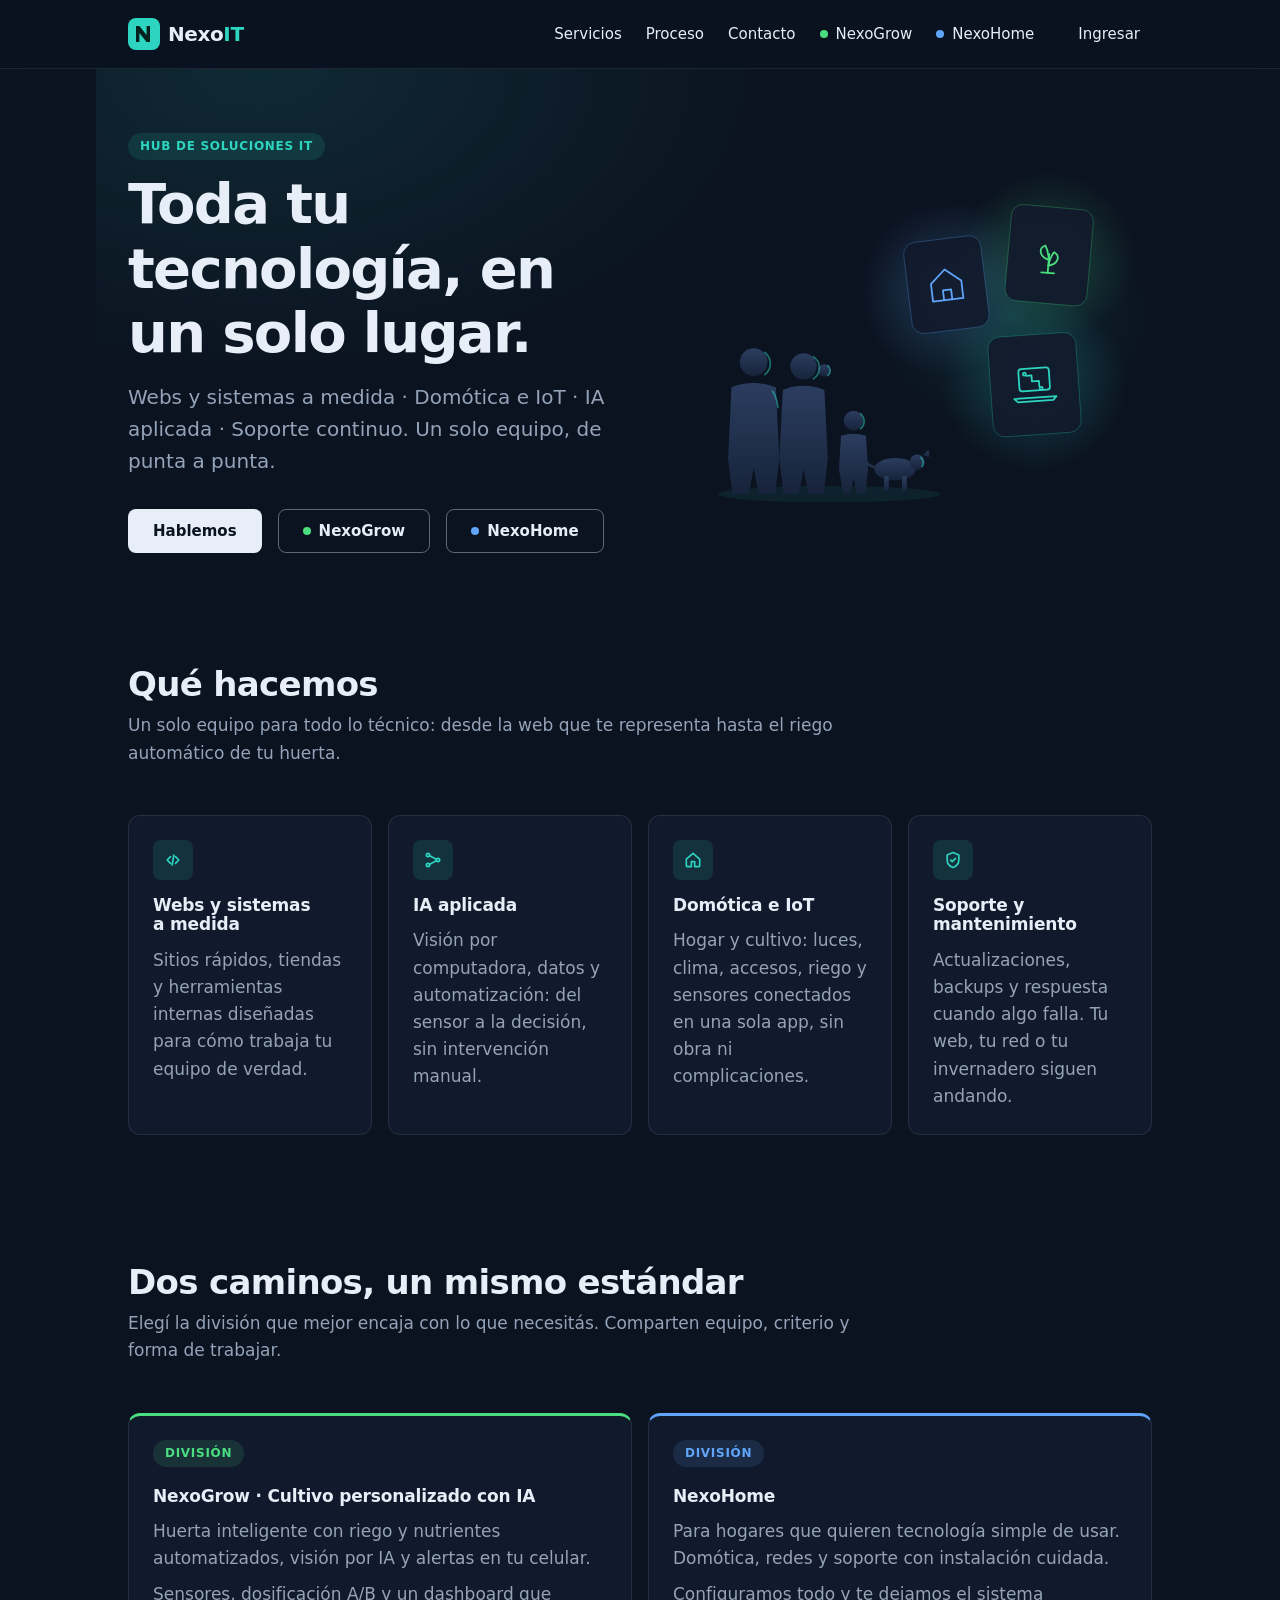
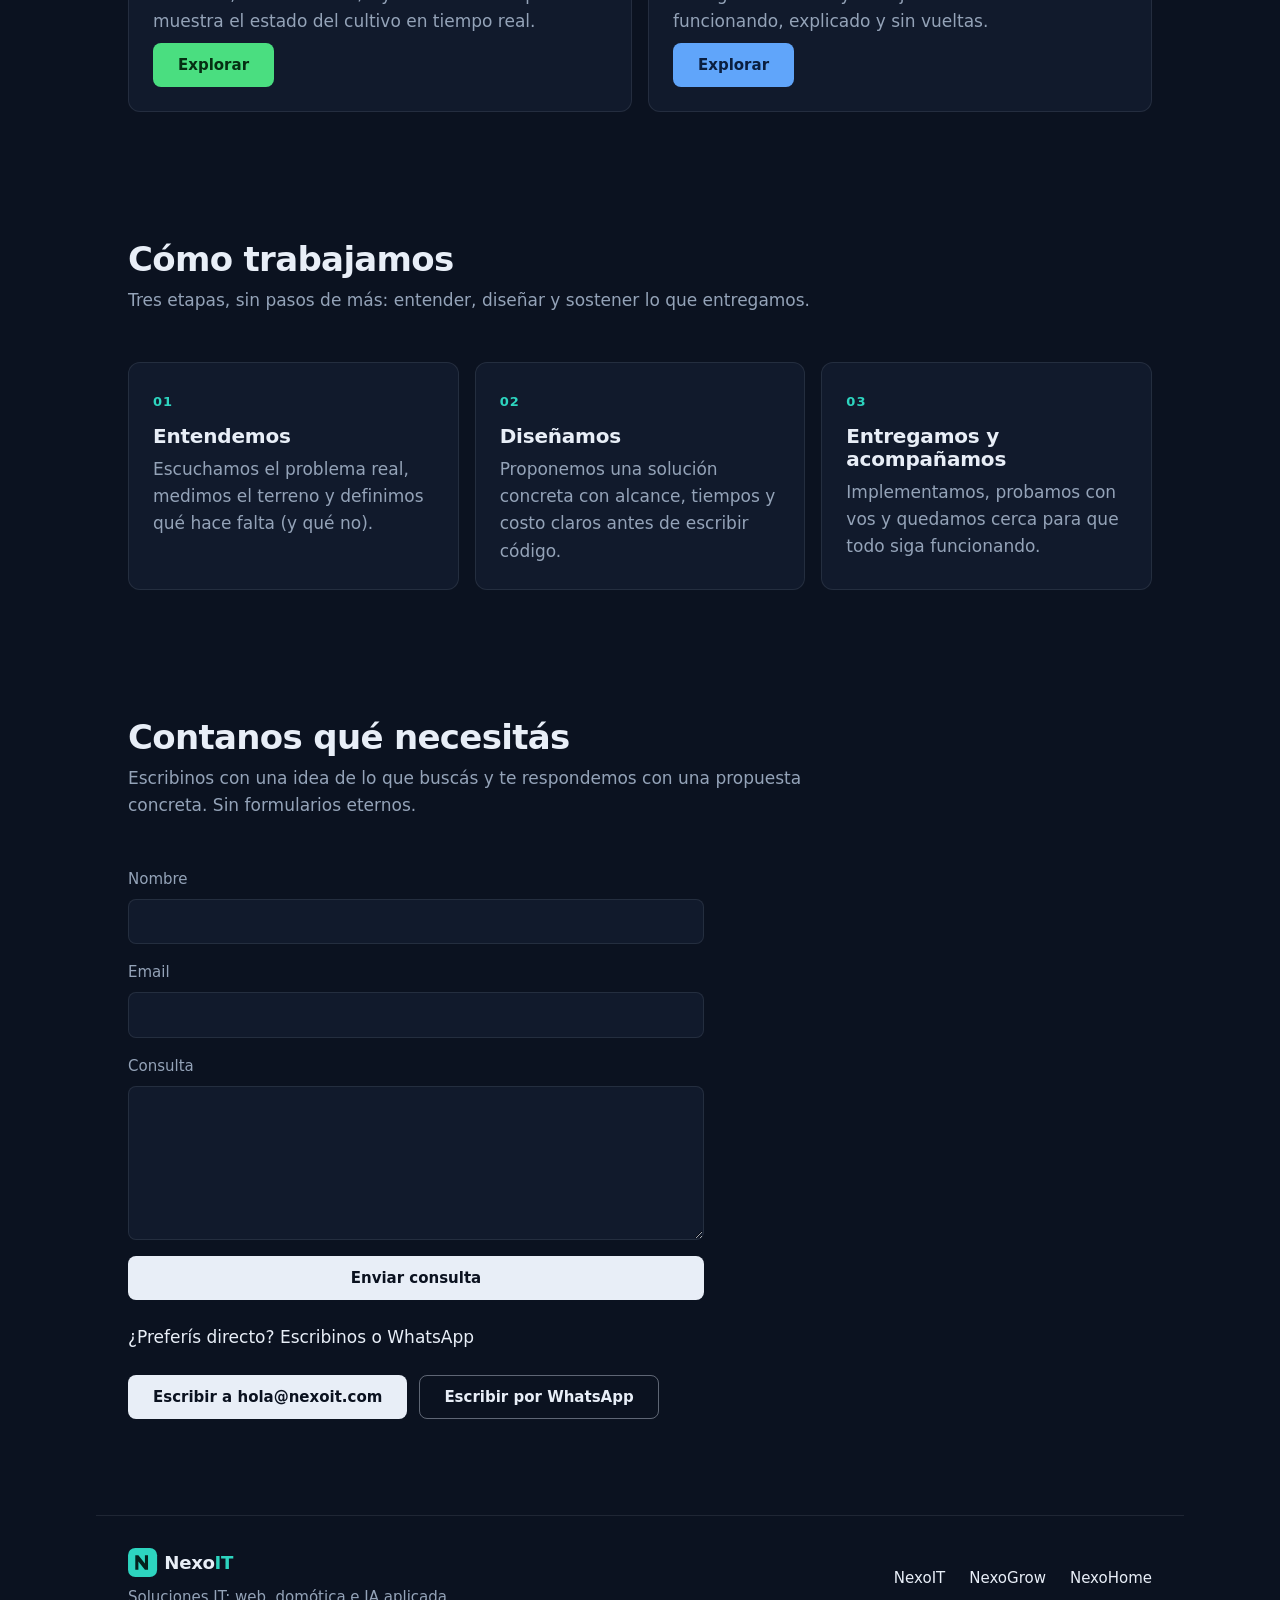
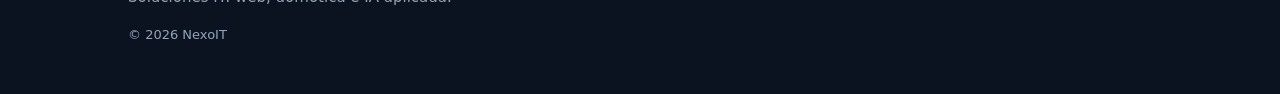
==== commit b6f6c7a5: "Fase 1.2b: form de contacto persistente en el hub, consultas en perfil y panel admin" ====
--- a/index.html
+++ b/index.html
@@ -192,6 +192,25 @@
         <p class="section__lead">Escribinos con una idea de lo que buscás y te respondemos con una propuesta concreta. Sin formularios eternos.</p>
       </div>
 
+      <form data-module="contacto-form" novalidate>
+        <div class="field">
+          <label class="field__label" for="consulta-nombre">Nombre</label>
+          <input class="field__input" type="text" id="consulta-nombre" name="nombre" autocomplete="name" required>
+        </div>
+        <div class="field">
+          <label class="field__label" for="consulta-email">Email</label>
+          <input class="field__input" type="email" id="consulta-email" name="email" autocomplete="email" required>
+        </div>
+        <div class="field">
+          <label class="field__label" for="consulta-mensaje">Consulta</label>
+          <textarea class="field__input" id="consulta-mensaje" name="mensaje" rows="5" required></textarea>
+        </div>
+        <button class="btn btn--primary" type="submit">Enviar consulta</button>
+        <p class="form-status" role="status" aria-live="polite"></p>
+      </form>
+
+      <p>¿Preferís directo? Escribinos o WhatsApp</p>
+
       <!-- TODO: reemplazar — email, WhatsApp y teléfono (JSON-LD) son placeholders -->
       <div class="contact__actions">
         <a class="btn btn--primary" href="mailto:hola@nexoit.com">Escribir a hola@nexoit.com</a>
--- a/assets/css/components.css
+++ b/assets/css/components.css
@@ -431,6 +431,67 @@
   margin-block-start: var(--space-5);
 }
 
+/* --- Form de contacto (módulo contacto-form) ---------------------------- */
+
+.contact form {
+  display: grid;
+  gap: var(--space-4);
+  max-inline-size: 36rem;
+  margin-block-start: var(--space-5);
+  margin-block-end: var(--space-5);
+}
+
+.field {
+  display: grid;
+  gap: var(--space-2);
+}
+
+.field__label {
+  color: var(--color-muted); /* 7.30:1 sobre --color-bg (AA) */
+  font-size: 0.9375rem;
+  font-weight: 500;
+}
+
+.field__input {
+  inline-size: 100%;
+  min-block-size: 2.75rem; /* 44px, coherente con .nav__link / .btn */
+  padding: var(--space-2) var(--space-3);
+  color: var(--color-text);
+  background: var(--color-surface);
+  border: 1px solid var(--color-border);
+  border-radius: var(--radius-sm);
+  font: inherit;
+}
+
+.field__input:focus {
+  border-color: var(--accent);
+  outline: 2px solid var(--accent);
+  outline-offset: 1px;
+}
+
+textarea.field__input {
+  min-block-size: 8rem;
+  resize: vertical;
+}
+
+.form-status {
+  margin: 0;
+  font-size: 0.9375rem;
+  font-weight: 500;
+}
+
+.form-status:empty {
+  display: none;
+}
+
+.form-status--ok {
+  color: var(--accent-grow);
+}
+
+.form-status--error {
+  color: #f87171; /* error suave: ~6.8:1 sobre --color-bg, sin rojo chillón */
+}
+
 /* --- Footer -------------------------------------------------------------- */
 
 .site-footer {
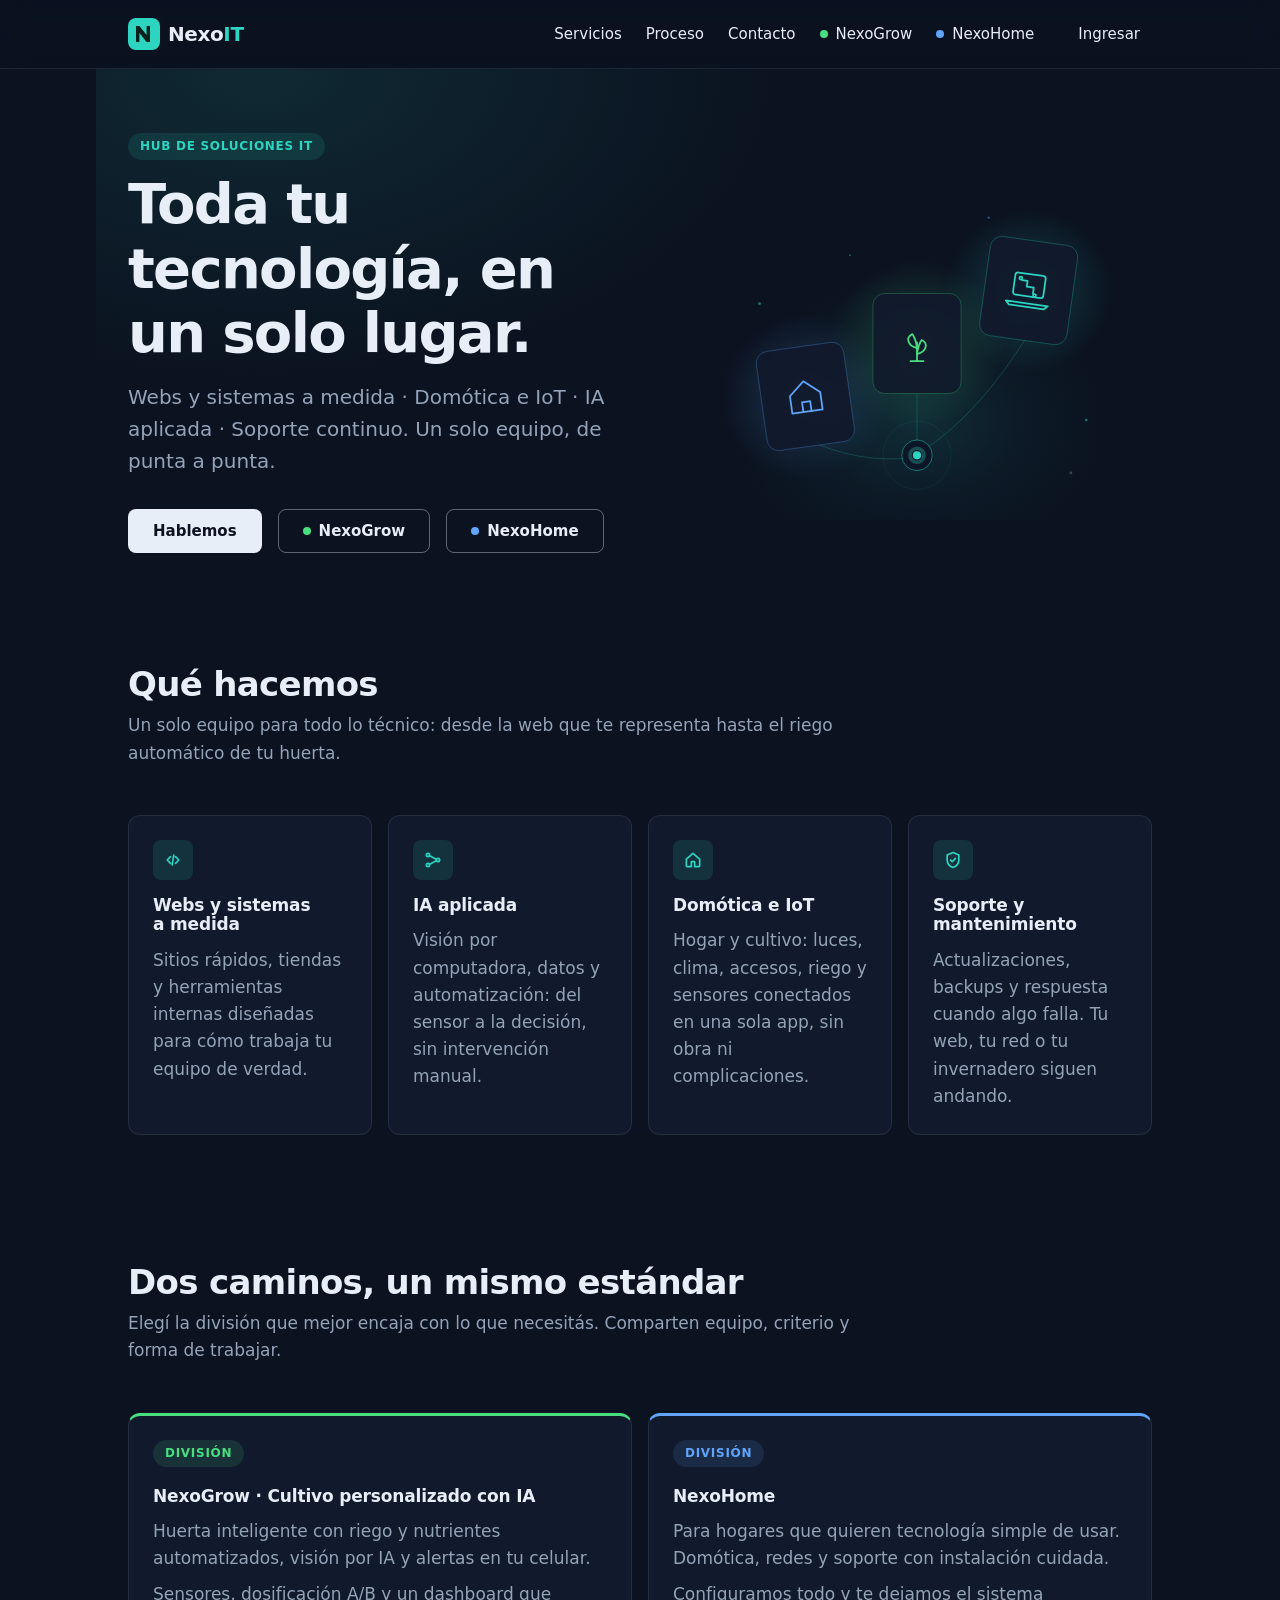
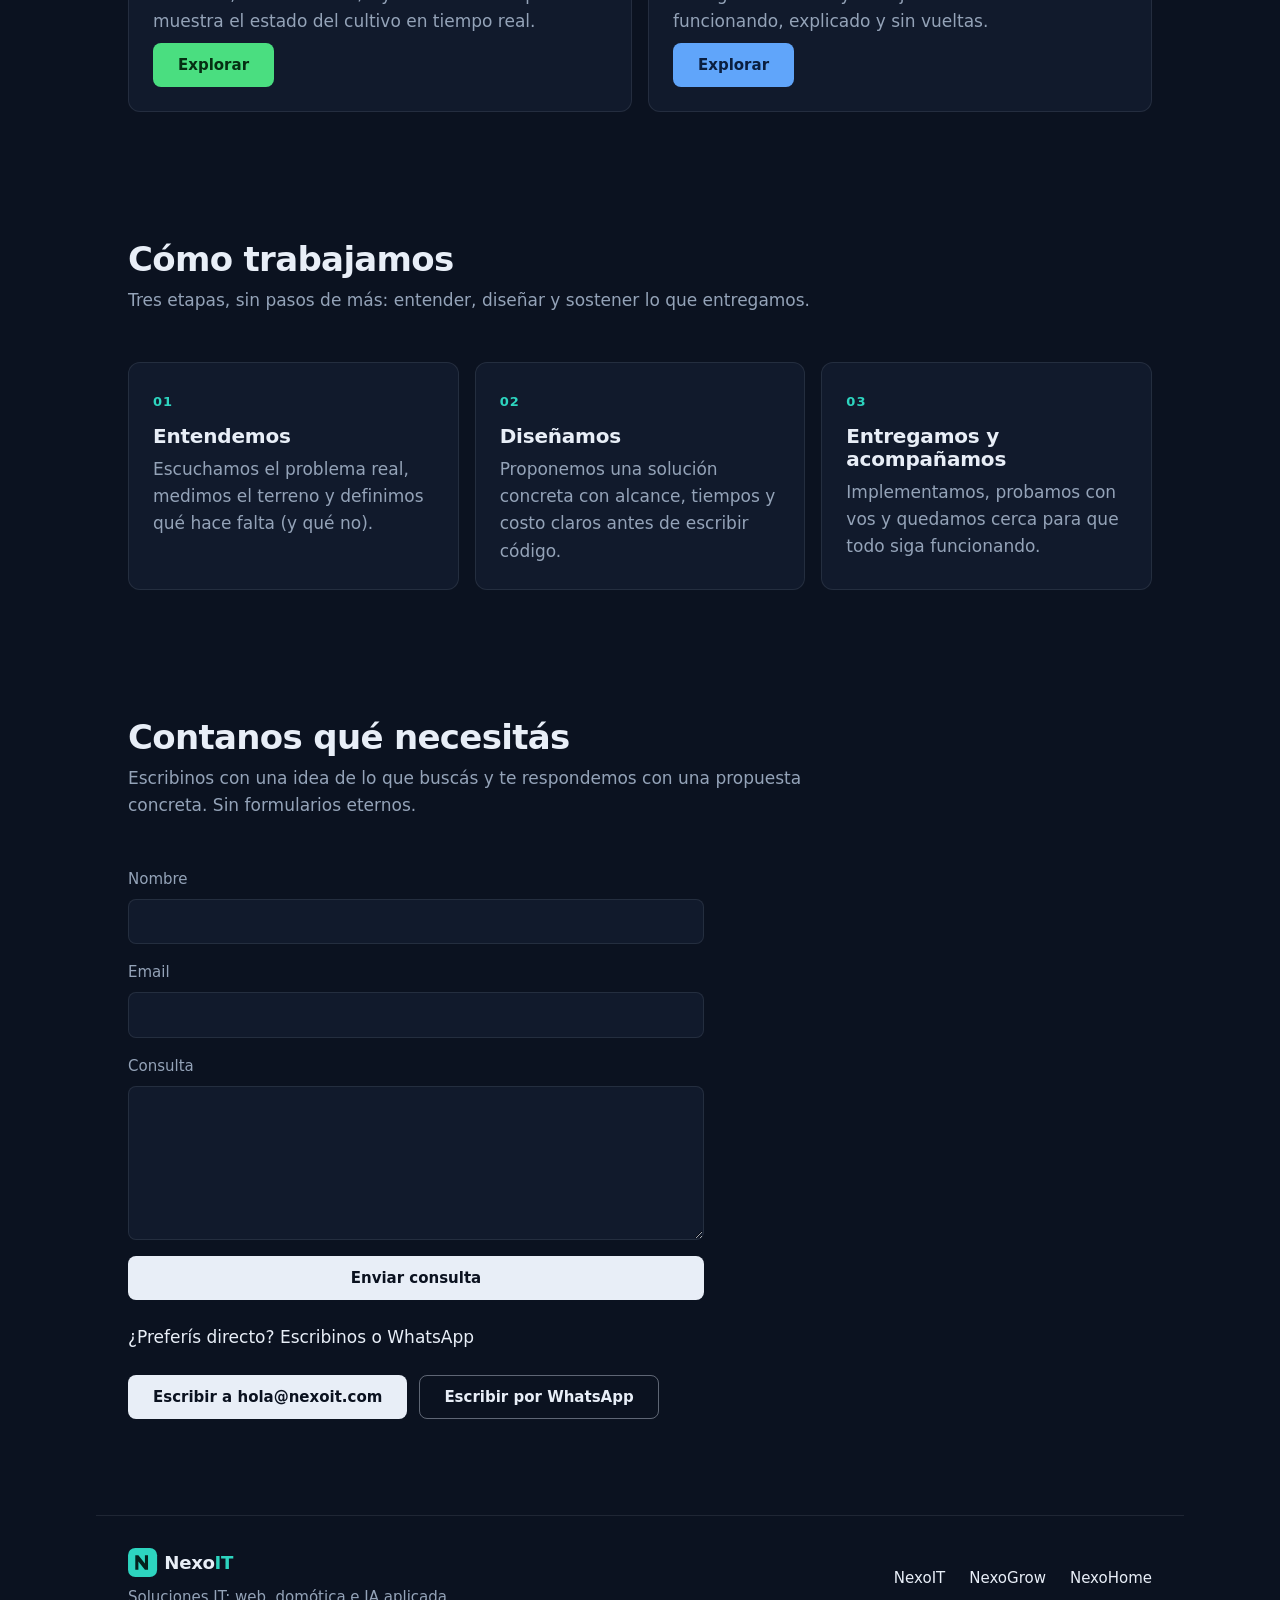
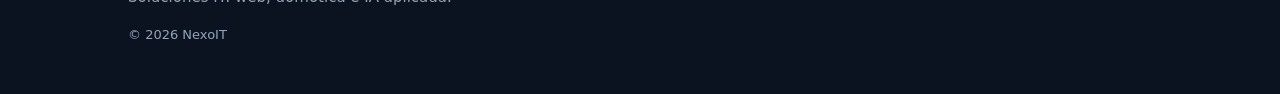
==== commit 3a55a2f2: "R2: hero abstracto definitivo + imágenes OG 1200×630 para las tres marcas" ====
--- a/index.html
+++ b/index.html
@@ -15,8 +15,8 @@
   <meta property="og:title" content="NexoIT — Soluciones IT, domótica e IA aplicada">
   <meta property="og:description" content="Webs y sistemas a medida, domótica e IoT, IA aplicada y soporte continuo. Un solo equipo, de punta a punta.">
   <meta property="og:type" content="website">
-  <!-- TODO: reemplazar — falta generar la imagen OG (1200×630) en assets/img/og-nexoit.png -->
   <meta property="og:image" content="assets/img/og-nexoit.png">
+  <meta property="og:image:alt" content="NexoIT — soluciones IT: hub con NexoGrow y NexoHome">
 
   <link rel="stylesheet" href="assets/css/tokens.css">
   <link rel="stylesheet" href="assets/css/base.css">
@@ -76,7 +76,7 @@
         <a class="btn btn--ghost btn--grow" href="grow/index.html"><span class="nav__dot nav__dot--grow" aria-hidden="true"></span>NexoGrow</a>
         <a class="btn btn--ghost btn--home" href="home/index.html"><span class="nav__dot nav__dot--home" aria-hidden="true"></span>NexoHome</a>
       </div>
-      <img class="hero__visual" src="assets/img/hero-familia.svg" alt="" width="800" height="600" decoding="async">
+      <img class="hero__visual" src="assets/img/hero-abstracto.svg" alt="" width="800" height="600" decoding="async">
     </section>
 
     <!-- Servicios -->
@@ -207,6 +207,9 @@
         </div>
         <button class="btn btn--primary" type="submit">Enviar consulta</button>
         <p class="form-status" role="status" aria-live="polite"></p>
+        <noscript>
+          <p class="form-status">El form necesita JavaScript — usá los accesos directos de abajo.</p>
+        </noscript>
       </form>
 
       <p>¿Preferís directo? Escribinos o WhatsApp</p>
